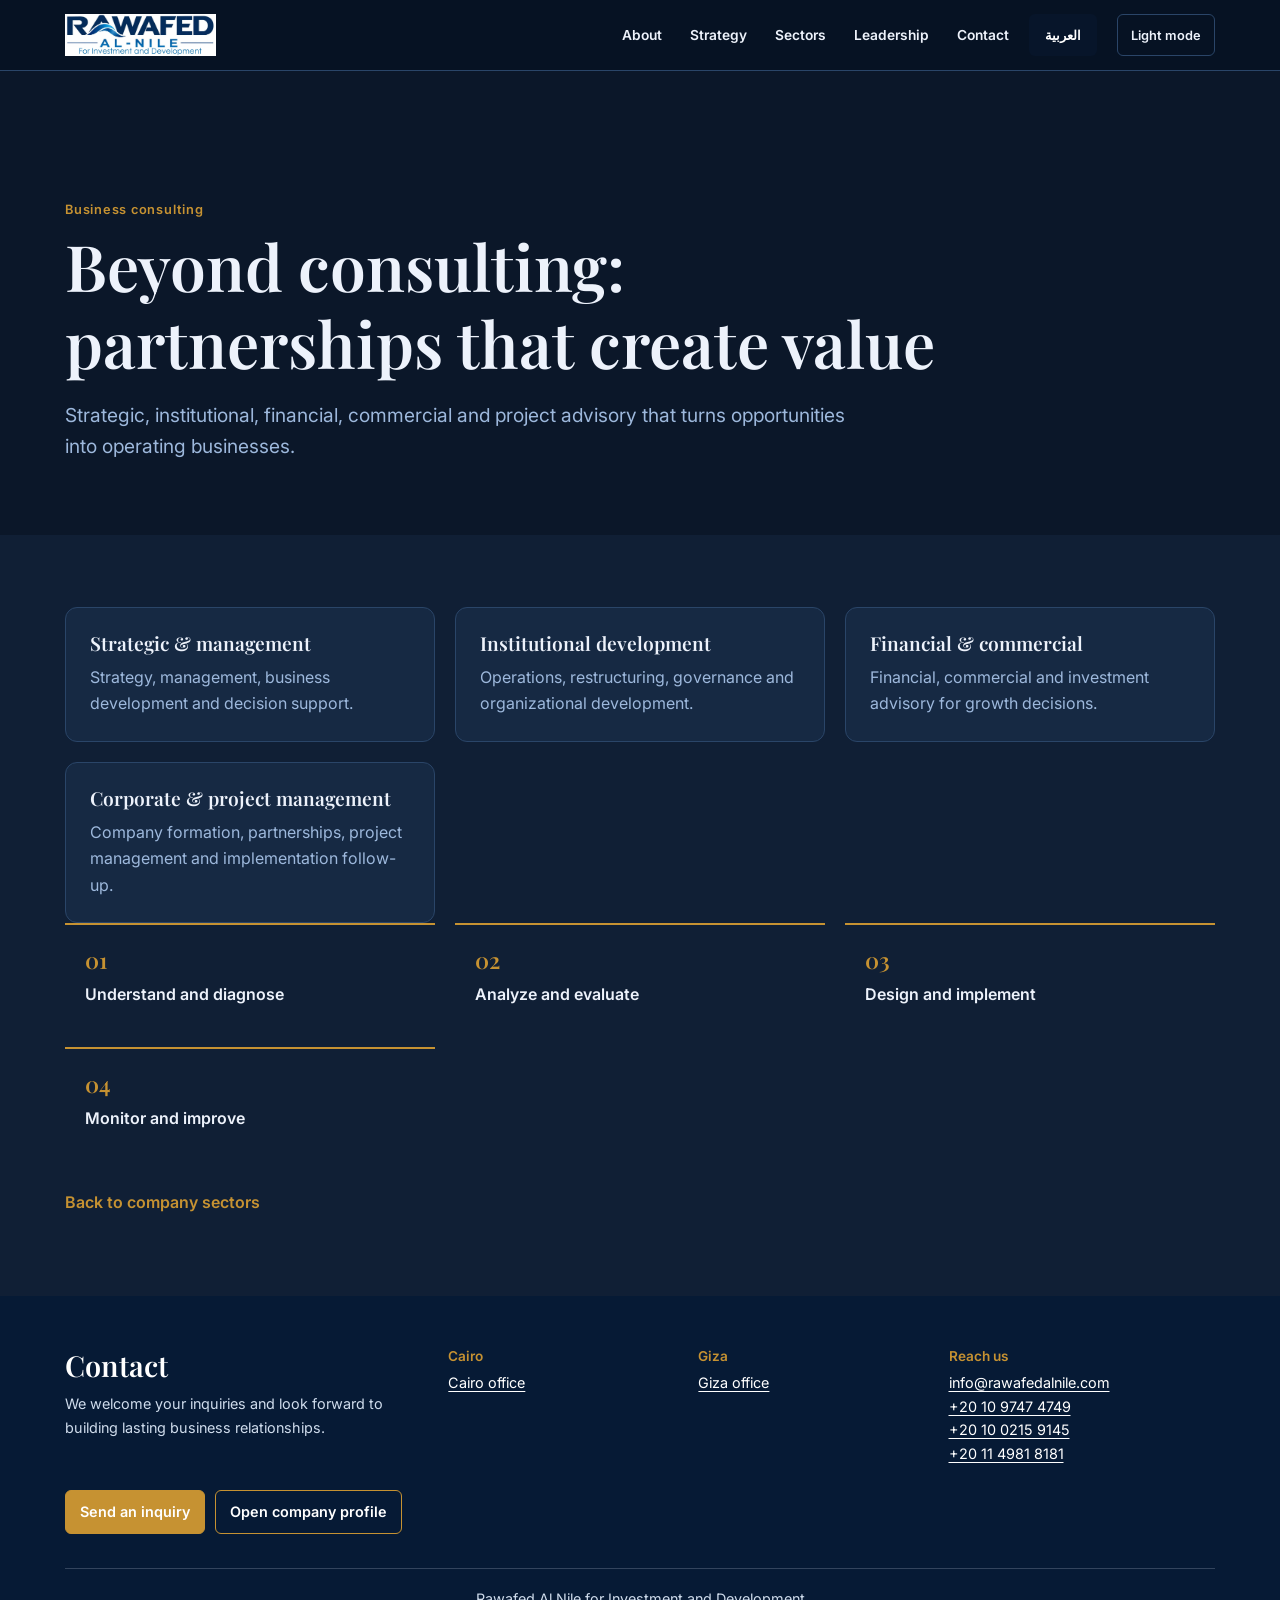
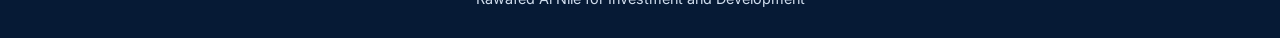
==== sectors/consulting/index.html @ 76fae797 "Clean up site content and centralize footer" ====
<!doctype html><html lang="en" dir="ltr" data-theme="dark"><head><meta charset="utf-8"><meta name="viewport" content="width=device-width, initial-scale=1"><title>Business Consulting &amp; Corporate Advisory | Rawafed Al Nile</title><meta name="description" content="Rawafed Al Nile business consulting covers strategy, institutional development, operations, restructuring, financial and commercial advisory, company formation and project management."><link rel="canonical" href="https://rawafedalnile.com/sectors/consulting/"><link href="https://fonts.googleapis.com/css2?family=Cairo:wght@400;600;700&family=Inter:wght@400;500;600;700&family=Playfair+Display:wght@600;700&display=swap" rel="stylesheet"><link rel="stylesheet" href="../../css/styles.css"><link rel="stylesheet" href="../../css/sector-pages.css"></head><body class="sector-page"><header><div class="nav"><a href="../../index.html"><img src="../../assets/rawafed-logo.webp" alt="Rawafed Al Nile"></a><nav id="site-nav"><a href="../../index.html#about">About</a><a href="../../index.html#strategy">Strategy</a><a href="../../index.html#sectors">Sectors</a><a href="../../index.html#leadership">Leadership</a><a href="../../index.html#contact">Contact</a></nav><button class="menu" id="menu" type="button" aria-controls="site-nav" aria-expanded="false">Menu</button><button class="lang" id="lang" type="button">العربية</button><button class="theme" id="theme" type="button" aria-pressed="true">Light mode</button></div></header><main id="main-content"><section class="sector-hero"><div class="wrap"><div class="eyebrow">Business consulting</div><h1>Beyond consulting: partnerships that create value</h1><p>Strategic, institutional, financial, commercial and project advisory that turns opportunities into operating businesses.</p></div></section><section class="sector-body"><div class="wrap"><div class="sector-grid"><article class="sector-card"><h3>Strategic &amp; management</h3><p>Strategy, management, business development and decision support.</p></article><article class="sector-card"><h3>Institutional development</h3><p>Operations, restructuring, governance and organizational development.</p></article><article class="sector-card"><h3>Financial &amp; commercial</h3><p>Financial, commercial and investment advisory for growth decisions.</p></article><article class="sector-card"><h3>Corporate &amp; project management</h3><p>Company formation, partnerships, project management and implementation follow-up.</p></article></div><div class="sector-steps"><div class="sector-step"><b>01</b><span>Understand and diagnose</span></div><div class="sector-step"><b>02</b><span>Analyze and evaluate</span></div><div class="sector-step"><b>03</b><span>Design and implement</span></div><div class="sector-step"><b>04</b><span>Monitor and improve</span></div></div><a class="back-link" href="../../index.html#about">Back to company sectors</a></div></section></main><footer>Rawafed Al Nile for Investment and Development</footer><script src="../../js/site.js" defer></script></body></html>
---- css/styles.css ----
:root {
  --bg: #ffffff;
  --alt: #f3f6fa;
  --ink: #14233a;
  --mute: #5a6b82;
  --navy: #0b2447;
  --blue: #1c6bb0;
  --gold: #b8893b;
  --card: #ffffff;
  --line: #dbe3ee;
  --shadow: 0 18px 44px rgba(11, 36, 71, .08);
  box-sizing: border-box;
  padding-top: env(safe-area-inset-top, 0px);
}

html[data-theme="dark"] {
  --bg: #0b1729;
  --alt: #101f35;
  --ink: #edf2fb;
  --mute: #9db8dc;
  --navy: #07152a;
  --blue: #8eb8eb;
  --gold: #c69232;
  --card: #162943;
  --line: #2a4568;
  --shadow: 0 18px 44px rgba(0, 0, 0, .16);
}

* { box-sizing: border-box; }
html { scroll-behavior: smooth; scroll-padding-top: 78px; }
body {
  margin: 0;
  background: var(--bg);
  color: var(--ink);
  font: 16px/1.65 Inter, system-ui, -apple-system, BlinkMacSystemFont, "Segoe UI", sans-serif;
}
h1, h2, h3 { font-family: "Playfair Display", Georgia, serif; line-height: 1.2; font-weight: 600; }
h2 { font-size: clamp(1.75rem, 4vw, 2.65rem); margin: 0 0 .55em; }
h3 { font-size: 1.2rem; }
a { color: var(--blue); }
img { max-width: 100%; display: block; background: #e9eef3; }
img.image-loading { opacity: .55; }
img.image-ready { opacity: 1; transition: opacity .24s ease; }

html[lang="ar"] .en, html[lang="en"] .ar { display: none !important; }
html[lang="ar"] body,
html[lang="ar"] h1,
html[lang="ar"] h2,
html[lang="ar"] h3 { font-family: Cairo, Tahoma, sans-serif; }
html[lang="ar"] .eye, html[lang="ar"] .k { letter-spacing: 0; }

.wrap { width: min(1150px, calc(100% - 40px)); margin-inline: auto; }
.skip-link { position: fixed; inset-block-start: 12px; inset-inline-start: 16px; z-index: 100; transform: translateY(-180%); background: var(--navy); color: #fff; padding: 10px 16px; border-radius: 8px; font-weight: 700; }
.skip-link:focus { transform: translateY(0); outline: 3px solid var(--gold); outline-offset: 3px; }

header {
  position: sticky;
  inset-block-start: 0;
  z-index: 40;
  background: rgba(255, 255, 255, .95);
  border-bottom: 1px solid var(--line);
  backdrop-filter: blur(12px);
}
html[data-theme="dark"] header { background: rgba(7, 19, 36, .96); }
.nav { min-height: 70px; display: flex; align-items: center; gap: 20px; }
.nav > a:first-child { flex: 0 0 auto; }
.nav img { width: auto; height: 42px; object-fit: contain; }
nav { display: flex; align-items: center; gap: clamp(14px, 2.2vw, 28px); margin-inline-start: auto; overflow-x: auto; }
nav a { white-space: nowrap; color: var(--ink); text-decoration: none; font-size: .86rem; font-weight: 600; }
nav a:hover, nav a:focus-visible { color: var(--blue); }
.lang, .menu { min-height: 42px; border: 0; border-radius: 6px; padding: 7px 16px; font: 600 .8rem Inter, sans-serif; cursor: pointer; }
.lang { background: var(--navy); color: #fff; }
.menu { display: none; background: var(--gold); color: #fff; }
.theme { min-height: 42px; border: 1px solid var(--line); border-radius: 6px; padding: 7px 13px; background: transparent; color: var(--ink); font: 600 .8rem Inter, sans-serif; cursor: pointer; }
.lang:hover, .menu:hover { filter: brightness(.94); }
.theme:hover { border-color: var(--gold); color: var(--gold); }
button:focus-visible, a:focus-visible, summary:focus-visible { outline: 3px solid var(--gold); outline-offset: 3px; }

.hero {
  min-height: 520px;
  display: grid;
  place-items: center;
  background: linear-gradient(rgba(11, 36, 71, .84), rgba(11, 36, 71, .94)), url("../assets/development-hero.webp") center/cover;
  color: #fff;
  text-align: center;
  padding: clamp(86px, 12vw, 140px) 20px clamp(76px, 10vw, 110px);
}
.sl { display: none; width: 100%; }
.sl.on { display: block; }
.sl .wrap { width: min(980px, 100%); }
.k, .eye { color: var(--gold); letter-spacing: .04em; font-size: .82rem; font-weight: 600; }
.hero h1, .hero h2 { max-width: 920px; color: #fff; font-size: clamp(2.2rem, 4.5vw, 4rem); letter-spacing: .01em; line-height: 1.08; text-wrap: balance; margin: .3em auto .55em; }
.hero .go { display: inline-flex; align-items: center; min-height: 46px; margin-top: 14px; border: 1px solid rgba(255,255,255,.78); border-radius: 6px; padding: 11px 24px; color: #fff; text-decoration: none; font-weight: 600; }
.hero .go:hover { background: #fff; color: var(--navy); }
.dots { margin-top: 32px; }
.dots .wrap { display: flex; justify-content: center; gap: 8px; }
.dots button { min-width: 34px; min-height: 34px; border: 1px solid rgba(255,255,255,.4); border-radius: 4px; background: transparent; cursor: pointer; }
.dots button::after { display: none; }
.dots button.on { background: var(--gold); border-color: var(--gold); }
.dots .carousel-toggle { width: auto; padding-inline: 15px; color: #fff; font: 600 .75rem Inter, sans-serif; }

section { padding: clamp(58px, 8vw, 92px) 0; }
section.alt { background: var(--alt); }
section > .wrap { width: min(1150px, calc(100% - 40px)); }
main#main-content { display: flex; flex-direction: column; }
#top { order: 0; }
#about { order: 10; }
#leadership { order: 20; }
#strategy { order: 30; }
#sectors { order: 40; }
#tourism { order: 50; }
#project { order: 51; }
#religious { order: 60; }
#petroleum { order: 70; }
#consulting { order: 80; }
#electro { order: 90; }
#trade { order: 100; }
#partners { order: 110; }
#credentials { order: 120; }
#contact { order: 130; }
section p { color: var(--mute); }
.lead { max-width: 760px; margin: 0; font-size: 1.05rem; }
.ref-intro { max-width: 980px; }
.ref-section { scroll-margin-top: 78px; }
.ref-sector-cards { grid-template-columns: repeat(4, minmax(0, 1fr)); }
.ref-grid { display: grid; gap: 20px; margin-top: 28px; }
.ref-grid--two { grid-template-columns: repeat(2, minmax(0, 1fr)); }
.ref-grid--three { grid-template-columns: repeat(3, minmax(0, 1fr)); }
.ref-card { min-height: 100%; padding: 22px; background: var(--card); border: 1px solid var(--line); border-radius: 12px; box-shadow: 0 6px 18px rgba(11,36,71,.03); }
.ref-card h3 { margin: 0 0 9px; color: var(--ink); font-size: 1.15rem; }
.ref-card p { margin: 0; font-size: .94rem; }
.ref-link { display: block; position: relative; color: inherit; text-decoration: none; transition: border-color .2s ease, box-shadow .2s ease, background-color .2s ease; }
.ref-link:hover, .ref-link:focus-visible { border-color: var(--gold); background: #fbfcfe; box-shadow: var(--shadow); }
html[data-theme="dark"] .ref-link:hover, html[data-theme="dark"] .ref-link:focus-visible { background: #1b3454; }
.ref-link__cue { position: absolute; inset-inline-end: 20px; inset-block-end: 16px; color: var(--gold); font-size: 1.2rem; }
.ref-steps { display: grid; grid-template-columns: repeat(4, minmax(0, 1fr)); margin-top: 32px; border-top: 1px solid var(--line); }
.ref-steps > div { min-height: 116px; padding: 20px 20px 0 0; border-right: 1px solid var(--line); }
.ref-steps > div:last-child { border-right: 0; }
.ref-steps b { display: block; color: var(--gold); font: 600 1.5rem "Playfair Display", Georgia, serif; font-variant-numeric: tabular-nums; }
.ref-steps span { display: block; margin-top: 5px; color: var(--ink); font-weight: 600; }
.tiles, .detail-grid, .lead3, .cg, .stats { display: grid; gap: 20px; }
.tiles { grid-template-columns: repeat(auto-fit, minmax(240px, 1fr)); margin-top: 28px; }
.t { min-height: 96px; display: flex; align-items: center; position: relative; background: var(--card); border: 1px solid var(--line); border-radius: 12px; padding: 22px; box-shadow: 0 6px 18px rgba(11,36,71,.03); transition: border-color .2s ease, box-shadow .2s ease; }
.t:hover { border-color: var(--gold); box-shadow: var(--shadow); }
.t > span { color: var(--ink); font-weight: 600; }
.t > span::before { content: attr(data-sector); display: block; margin-bottom: 8px; color: var(--gold); font: 700 1rem "Playfair Display", serif; }
.feat { display: grid; grid-template-columns: 2fr 1fr; grid-template-rows: 230px 180px; gap: 12px; margin-top: 30px; }
.feat > div { overflow: hidden; border-radius: 12px; background: var(--navy); }
.feat .a { grid-row: span 2; }
.feat img { width: 100%; height: 100%; object-fit: cover; transition: transform .45s ease; }
.feat > div:hover img { transform: scale(1.035); }
.cap { max-width: 800px; margin-top: 20px; }
.leadership-intro { max-width: 790px; }
.stats { grid-template-columns: repeat(3, minmax(0, 1fr)); margin-top: 30px; }
.stats > div { padding: 16px 18px; background: var(--card); border: 1px solid var(--line); border-radius: 12px; }
.stats b { display: block; color: var(--ink); font: 700 clamp(2rem, 4vw, 3rem) "Playfair Display", serif; line-height: 1; }
.stats b { font-variant-numeric: tabular-nums; }
.stats span { display: block; margin-top: 8px; color: var(--mute); font-size: .88rem; }
.leadership-board, .profile-details { margin-top: 56px; }
.lead3 { grid-template-columns: 1.25fr 1fr 1fr; margin-top: 24px; align-items: stretch; }
.pp, .detail-card, .profile-block { background: var(--card); border: 1px solid var(--line); border-radius: 12px; box-shadow: 0 6px 18px rgba(11,36,71,.03); }
.pp { padding: 24px; text-align: center; }
.lead3 .pp:first-child { text-align: start; display: grid; grid-template-columns: 128px 1fr; column-gap: 20px; align-content: center; }
.lead3 .pp:first-child .board-photo { grid-row: span 3; margin: 0; }
.board-photo { width: 128px; height: 150px; margin: 0 auto 14px; object-fit: cover; object-position: center 20%; border: 3px solid var(--gold); border-radius: 50% / 40%; }
.pp h3 { margin: 0 0 5px; color: var(--ink); font-size: 1.1rem; }
.pp em { color: var(--gold); font-size: .88rem; font-style: normal; font-weight: 700; }
.board-bio { margin: 12px 0 0; font-size: .9rem; }
.profile-details { border-top: 1px solid var(--line); padding-top: 42px; }
.detail-grid { grid-template-columns: repeat(auto-fit, minmax(260px, 1fr)); margin-top: 24px; }
.detail-card { padding: 22px; }
.detail-card h3 { margin: 0 0 9px; color: var(--ink); font-size: 1.12rem; }
.detail-card p, .profile-block p { margin: 0; font-size: .94rem; }
.profile-block { margin-top: 14px; overflow: hidden; }
.profile-block summary { list-style: none; cursor: pointer; padding: 19px 22px; color: var(--ink); font: 700 1.1rem "Playfair Display", serif; }
.profile-block summary::-webkit-details-marker { display: none; }
.profile-block summary::after { content: "+"; float: inline-end; color: var(--gold); font: 400 1.6rem Inter, sans-serif; line-height: 1; }
.profile-block[open] summary::after { content: "−"; }
.profile-block[open] > p, .profile-block[open] > .profile-list { padding: 0 22px 22px; }
.profile-list { display: flex; flex-wrap: wrap; gap: 8px; }
.profile-list span { padding: 6px 12px; border: 1px solid var(--line); border-radius: 6px; color: var(--mute); font-size: .86rem; }
.contact { background: var(--alt); color: var(--ink); }
.contact h2 { color: var(--ink); }
.cg { grid-template-columns: repeat(auto-fit, minmax(180px, 1fr)); margin-top: 26px; }
.cg h3 { margin: 0 0 7px; color: var(--gold); font: 600 .85rem Inter, sans-serif; }
.cg p { margin: 0; }
.contact-link { color: var(--blue); text-decoration-color: currentColor; text-underline-offset: 3px; }
.contact-link:hover { color: var(--gold); }
.btn { display: inline-flex; align-items: center; justify-content: center; min-height: 48px; margin-top: 30px; border-radius: 6px; background: var(--gold); color: #fff; padding: 12px 26px; font-weight: 600; text-decoration: none; }
.btn:hover { background: #fff; color: var(--navy); }
.contact-actions { display: flex; flex-wrap: wrap; gap: 12px; }
.contact-actions .btn { margin-top: 30px; }
.btn--secondary { background: transparent; border: 1px solid var(--gold); color: var(--gold); }
.btn--secondary:hover { background: var(--gold); color: #fff; }
.site-footer { background: #061a35; color: #cfdcec; padding: 52px 20px 28px; font-size: .9rem; }
.site-footer__grid { display: grid; grid-template-columns: 1.6fr 1fr 1fr 1.2fr; gap: 28px; text-align: start; }
.site-footer h2 { margin: 0 0 10px; color: #fff; font-size: clamp(1.35rem, 2.4vw, 1.8rem); }
.site-footer h3 { margin: 0 0 7px; color: var(--gold); font: 600 .85rem Inter, sans-serif; }
.site-footer p { margin: 0; color: #cfdcec; }
.site-footer a { color: #fff; text-underline-offset: 3px; }
.site-footer a:hover { color: var(--gold); }
.site-footer__actions { display: flex; flex-wrap: wrap; gap: 10px; margin-top: 24px; }
.site-footer__actions a { display: inline-flex; align-items: center; min-height: 42px; padding: 9px 14px; border: 1px solid var(--gold); border-radius: 6px; text-decoration: none; font-weight: 600; }
.site-footer__actions a:first-child { background: var(--gold); }
.site-footer__legal { margin-top: 34px; padding-top: 18px; border-top: 1px solid rgba(207,220,236,.22); text-align: center; }
html[data-theme="dark"] .contact { background: var(--navy); color: #cfdcec; }
html[data-theme="dark"] .contact h2 { color: #fff; }
html[data-theme="dark"] .contact-link { color: #fff; text-decoration-color: rgba(255,255,255,.45); }

@media (max-width: 820px) {
  .nav { min-height: 64px; }
  .nav img { height: 38px; max-width: min(210px, 45vw); }
  .menu { display: inline-flex; align-items: center; justify-content: center; margin-inline-start: auto; }
  nav { display: none; position: absolute; inset: 64px 20px auto; margin: 0; padding: 10px; flex-direction: column; align-items: stretch; gap: 4px; background: var(--card); border: 1px solid var(--line); border-radius: 12px; box-shadow: var(--shadow); }
  nav.open { display: flex; }
  nav a { min-height: 44px; display: flex; align-items: center; padding: 8px 12px; border-radius: 8px; }
  nav a:hover { background: var(--alt); }
  .lang { padding-inline: 13px; }
  .theme { padding-inline: 11px; }
  .feat { grid-template-columns: 1fr; grid-template-rows: 240px 160px 160px; }
  .feat .a { grid-row: auto; }
  .stats { grid-template-columns: 1fr; }
  .ref-grid--three, .ref-grid--two, .ref-sector-cards { grid-template-columns: 1fr 1fr; }
  .ref-steps { grid-template-columns: 1fr 1fr; }
  .ref-steps > div:nth-child(2) { border-right: 0; }
  .ref-steps > div:nth-child(n+3) { border-top: 1px solid var(--line); }
  .lead3 { grid-template-columns: 1fr 1fr; }
  .lead3 .pp:first-child { grid-column: 1 / -1; }
}

@media (max-width: 520px) {
  .wrap, section > .wrap { width: min(100% - 32px, 1150px); }
  .hero { min-height: 560px; padding-inline: 16px; }
  .hero h1, .hero h2 { max-width: 520px; font-size: clamp(2rem, 10vw, 3rem); line-height: 1.1; }
  .k, .eye { font-size: .68rem; }
  section { padding-block: 54px; }
  .tiles { grid-template-columns: 1fr; }
  .ref-grid--three, .ref-grid--two, .ref-sector-cards, .ref-steps { grid-template-columns: 1fr; }
  .ref-steps > div { min-height: auto; padding: 16px 0; border-right: 0; border-top: 1px solid var(--line); }
  .ref-steps > div:first-child { border-top: 0; }
  .t { min-height: 82px; padding: 18px; }
  .feat { grid-template-rows: 190px 130px 130px; }
  .profile-block summary, .profile-block[open] > p, .profile-block[open] > .profile-list { padding-inline: 17px; }
  .contact-actions { display: grid; }
  .btn { width: 100%; }
  .lead3 { grid-template-columns: 1fr; }
  .lead3 .pp:first-child { grid-column: auto; display: block; text-align: center; }
  .lead3 .pp:first-child .board-photo { margin: 0 auto 14px; }
  .site-footer { padding-inline: 16px; }
  .site-footer__grid { grid-template-columns: 1fr; gap: 22px; }
  .site-footer__actions { display: grid; }
  .site-footer__actions a { justify-content: center; }
}

@media (prefers-reduced-motion: reduce) {
  html { scroll-behavior: auto; }
  *, *::before, *::after { transition-duration: .01ms !important; animation-duration: .01ms !important; }
}
---- css/sector-pages.css ----
.sector-page .nav { width: min(1150px, calc(100% - 40px)); margin-inline: auto; }
.sector-page main { display: block; }
.sector-page .sector-hero { padding: clamp(72px, 10vw, 128px) 0 72px; background: var(--alt); color: var(--ink); }
.sector-page .sector-hero h1 { max-width: 900px; margin: 8px 0 18px; color: var(--ink); font-size: clamp(2.3rem, 5vw, 4.2rem); text-wrap: balance; }
.sector-page .sector-hero p { max-width: 780px; margin: 0; color: var(--mute); font-size: clamp(1rem, 2vw, 1.2rem); }
.sector-page .sector-hero .eyebrow { color: var(--gold); font-size: .8rem; font-weight: 600; letter-spacing: .06em; }
.sector-page .sector-body { padding-block: 72px; }
.sector-page .sector-body:nth-of-type(even) { background: var(--alt); }
.sector-page .sector-body h2 { margin-bottom: 18px; }
.sector-page .sector-body h3 { margin: 0 0 9px; color: var(--ink); }
.sector-page .sector-intro { max-width: 820px; margin-bottom: 28px; }
.sector-page .sector-grid { display: grid; grid-template-columns: repeat(3, minmax(0, 1fr)); gap: 20px; }
.sector-page .sector-card { min-height: 100%; padding: 24px; background: var(--card); border: 1px solid var(--line); border-radius: 12px; }
.sector-page .sector-card p { margin: 0; color: var(--mute); }
.sector-page .sector-card ul { margin: 10px 0 0; padding-inline-start: 20px; color: var(--mute); }
.sector-page .sector-card li + li { margin-top: 6px; }
.sector-page .sector-split { display: grid; grid-template-columns: minmax(0, 1fr) minmax(0, 1fr); gap: 36px; align-items: center; }
.sector-page .sector-split img { width: 100%; max-height: 420px; object-fit: cover; border-radius: 12px; }
.sector-page .sector-tags { display: flex; flex-wrap: wrap; gap: 8px; margin-top: 24px; }
.sector-page .sector-tags span { padding: 7px 12px; border: 1px solid var(--line); border-radius: 6px; color: var(--mute); }
.sector-page .sector-steps { display: grid; grid-template-columns: repeat(3, minmax(0, 1fr)); gap: 20px; }
.sector-page .sector-step { padding: 20px; border-top: 2px solid var(--gold); }
.sector-page .sector-step b { display: block; color: var(--gold); font: 600 1.4rem "Playfair Display", Georgia, serif; font-variant-numeric: tabular-nums; }
.sector-page .sector-step span { display: block; margin-top: 6px; font-weight: 600; }
.sector-page .back-link { display: inline-flex; align-items: center; min-height: 44px; margin-top: 28px; color: var(--gold); font-weight: 600; text-decoration: none; }
.sector-page .back-link:hover { color: var(--ink); }
html[data-theme="dark"] .sector-page .sector-hero { background: var(--bg); }
html[data-theme="dark"] .sector-page .sector-card { background: var(--card); }

@media (max-width: 820px) {
  .sector-page .sector-grid, .sector-page .sector-steps { grid-template-columns: 1fr 1fr; }
  .sector-page .sector-split { grid-template-columns: 1fr; }
}
@media (max-width: 520px) {
  .sector-page .nav { width: min(100% - 32px, 1150px); }
  .sector-page .sector-grid, .sector-page .sector-steps { grid-template-columns: 1fr; }
  .sector-page .sector-body { padding-block: 54px; }
}
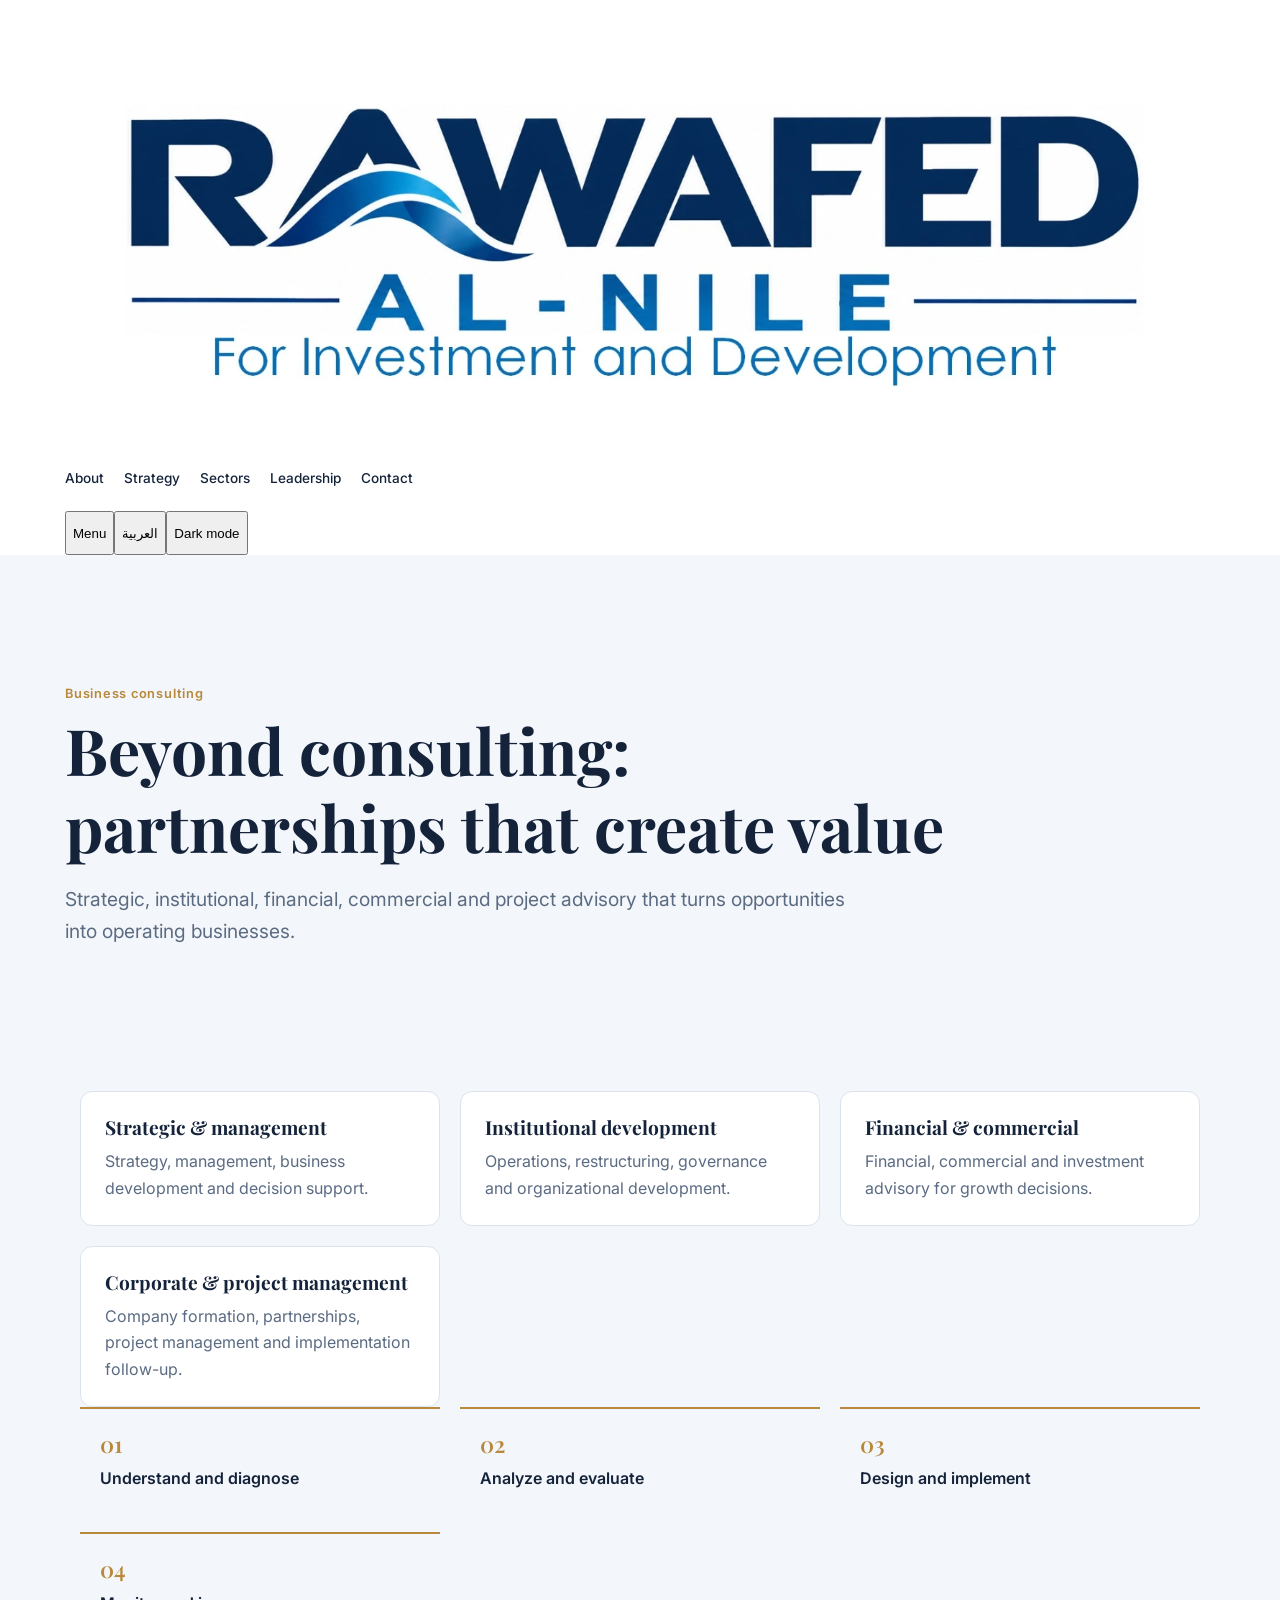
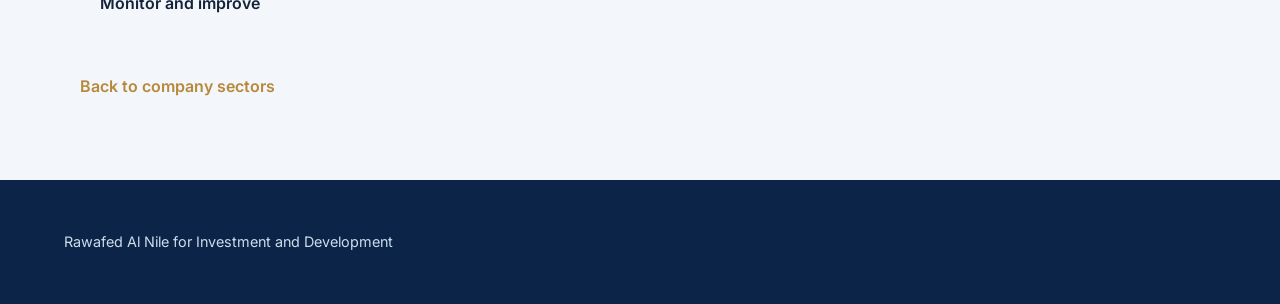
==== commit 97c6dc1b: "Deploy site through Cloudflare Worker" ====
--- a/sectors/consulting/index.html
+++ b/sectors/consulting/index.html
@@ -1 +1,15 @@
-<!doctype html><html lang="en" dir="ltr" data-theme="dark"><head><meta charset="utf-8"><meta name="viewport" content="width=device-width, initial-scale=1"><title>Business Consulting &amp; Corporate Advisory | Rawafed Al Nile</title><meta name="description" content="Rawafed Al Nile business consulting covers strategy, institutional development, operations, restructuring, financial and commercial advisory, company formation and project management."><link rel="canonical" href="https://rawafedalnile.com/sectors/consulting/"><link href="https://fonts.googleapis.com/css2?family=Cairo:wght@400;600;700&family=Inter:wght@400;500;600;700&family=Playfair+Display:wght@600;700&display=swap" rel="stylesheet"><link rel="stylesheet" href="../../css/styles.css"><link rel="stylesheet" href="../../css/sector-pages.css"></head><body class="sector-page"><header><div class="nav"><a href="../../index.html"><img src="../../assets/rawafed-logo.webp" alt="Rawafed Al Nile"></a><nav id="site-nav"><a href="../../index.html#about">About</a><a href="../../index.html#strategy">Strategy</a><a href="../../index.html#sectors">Sectors</a><a href="../../index.html#leadership">Leadership</a><a href="../../index.html#contact">Contact</a></nav><button class="menu" id="menu" type="button" aria-controls="site-nav" aria-expanded="false">Menu</button><button class="lang" id="lang" type="button">العربية</button><button class="theme" id="theme" type="button" aria-pressed="true">Light mode</button></div></header><main id="main-content"><section class="sector-hero"><div class="wrap"><div class="eyebrow">Business consulting</div><h1>Beyond consulting: partnerships that create value</h1><p>Strategic, institutional, financial, commercial and project advisory that turns opportunities into operating businesses.</p></div></section><section class="sector-body"><div class="wrap"><div class="sector-grid"><article class="sector-card"><h3>Strategic &amp; management</h3><p>Strategy, management, business development and decision support.</p></article><article class="sector-card"><h3>Institutional development</h3><p>Operations, restructuring, governance and organizational development.</p></article><article class="sector-card"><h3>Financial &amp; commercial</h3><p>Financial, commercial and investment advisory for growth decisions.</p></article><article class="sector-card"><h3>Corporate &amp; project management</h3><p>Company formation, partnerships, project management and implementation follow-up.</p></article></div><div class="sector-steps"><div class="sector-step"><b>01</b><span>Understand and diagnose</span></div><div class="sector-step"><b>02</b><span>Analyze and evaluate</span></div><div class="sector-step"><b>03</b><span>Design and implement</span></div><div class="sector-step"><b>04</b><span>Monitor and improve</span></div></div><a class="back-link" href="../../index.html#about">Back to company sectors</a></div></section></main><footer>Rawafed Al Nile for Investment and Development</footer><script src="../../js/site.js" defer></script></body></html>
+<!doctype html><html lang="en" dir="ltr" data-theme="light"><head><meta charset="utf-8"><meta name="viewport" content="width=device-width, initial-scale=1"><title>Business Consulting &amp; Corporate Advisory | Rawafed Al Nile</title><meta name="description" content="Rawafed Al Nile business consulting covers strategy, institutional development, operations, restructuring, financial and commercial advisory, company formation and project management."><link rel="canonical" href="https://rawafedalnile.com/sectors/consulting/"><link href="https://fonts.googleapis.com/css2?family=Cairo:wght@400;600;700&family=Inter:wght@400;500;600;700&family=Playfair+Display:wght@600;700&display=swap" rel="stylesheet"><link rel="stylesheet" href="../../css/styles.css"><link rel="stylesheet" href="../../css/sector-pages.css"><meta name="robots" content="index,follow,max-image-preview:large">
+<meta name="author" content="Rawafed Al Nile for Investment and Development">
+<meta name="theme-color" content="#0b1729">
+<meta property="og:type" content="website">
+<meta property="og:site_name" content="Rawafed Al Nile">
+<meta property="og:title" content="Business Consulting &amp; Corporate Advisory in Egypt | Rawafed Al Nile">
+<meta property="og:description" content="Rawafed Al Nile provides business consulting in Egypt, including strategy, institutional development, operations, restructuring, financial and commercial advisory, company formation and project management.">
+<meta property="og:url" content="https://rawafedalnile.com/sectors/consulting/">
+<meta property="og:image" content="https://rawafedalnile.com/assets/rawafed-link-preview.png">
+<meta property="og:image:alt" content="Rawafed Al Nile for Investment and Development">
+<meta name="twitter:card" content="summary_large_image">
+<meta name="twitter:title" content="Business Consulting &amp; Corporate Advisory in Egypt | Rawafed Al Nile">
+<meta name="twitter:description" content="Rawafed Al Nile provides business consulting in Egypt, including strategy, institutional development, operations, restructuring, financial and commercial advisory, company formation and project management.">
+<meta name="twitter:image" content="https://rawafedalnile.com/assets/rawafed-link-preview.png">
+<script type="application/ld+json">{"@context":"https://schema.org","@graph":[{"@type":"WebPage","@id":"https://rawafedalnile.com/sectors/consulting/#webpage","url":"https://rawafedalnile.com/sectors/consulting/","name":"Business Consulting & Corporate Advisory in Egypt | Rawafed Al Nile","description":"Rawafed Al Nile provides business consulting in Egypt, including strategy, institutional development, operations, restructuring, financial and commercial advisory, company formation and project management.","isPartOf":{"@id":"https://rawafedalnile.com/#website"},"about":{"@id":"https://rawafedalnile.com/#organization"},"inLanguage":"en"},{"@type":"Service","@id":"https://rawafedalnile.com/sectors/consulting/#service","name":"Business Consulting and Corporate Advisory","serviceType":"Business Consulting and Corporate Advisory","provider":{"@id":"https://rawafedalnile.com/#organization"},"areaServed":"Egypt"},{"@type":"BreadcrumbList","itemListElement":[{"@type":"ListItem","position":1,"name":"Rawafed Al Nile","item":"https://rawafedalnile.com/"},{"@type":"ListItem","position":2,"name":"Business sectors","item":"https://rawafedalnile.com/#about"},{"@type":"ListItem","position":3,"name":"Business Consulting and Corporate Advisory","item":"https://rawafedalnile.com/sectors/consulting/"}]}]}</script></head><body class="sector-page"><header><div class="nav"><a href="../../index.html"><img src="../../assets/rawafed-logo.webp" alt="Rawafed Al Nile"></a><nav id="site-nav"><a href="../../index.html#about">About</a><a href="../../index.html#strategy">Strategy</a><a href="../../index.html#sectors">Sectors</a><a href="../../index.html#leadership">Leadership</a><a href="../../index.html#contact">Contact</a></nav><button class="menu" id="menu" type="button" aria-controls="site-nav" aria-expanded="false">Menu</button><button class="lang" id="lang" type="button">العربية</button><button class="theme" id="theme" type="button" aria-pressed="true">Light mode</button></div></header><main id="main-content"><section class="sector-hero"><div class="wrap"><div class="eyebrow">Business consulting</div><h1>Beyond consulting: partnerships that create value</h1><p>Strategic, institutional, financial, commercial and project advisory that turns opportunities into operating businesses.</p></div></section><section class="sector-body"><div class="wrap"><div class="sector-grid"><article class="sector-card"><h3>Strategic &amp; management</h3><p>Strategy, management, business development and decision support.</p></article><article class="sector-card"><h3>Institutional development</h3><p>Operations, restructuring, governance and organizational development.</p></article><article class="sector-card"><h3>Financial &amp; commercial</h3><p>Financial, commercial and investment advisory for growth decisions.</p></article><article class="sector-card"><h3>Corporate &amp; project management</h3><p>Company formation, partnerships, project management and implementation follow-up.</p></article></div><div class="sector-steps"><div class="sector-step"><b>01</b><span>Understand and diagnose</span></div><div class="sector-step"><b>02</b><span>Analyze and evaluate</span></div><div class="sector-step"><b>03</b><span>Design and implement</span></div><div class="sector-step"><b>04</b><span>Monitor and improve</span></div></div><a class="back-link" href="../../index.html#about">Back to company sectors</a></div></section></main><footer>Rawafed Al Nile for Investment and Development</footer><script src="../../js/site.js" defer></script></body></html>
--- a/css/styles.css
+++ b/css/styles.css
@@ -1,258 +1,108 @@
-:root {
-  --bg: #ffffff;
-  --alt: #f3f6fa;
-  --ink: #14233a;
-  --mute: #5a6b82;
-  --navy: #0b2447;
-  --blue: #1c6bb0;
-  --gold: #b8893b;
-  --card: #ffffff;
-  --line: #dbe3ee;
-  --shadow: 0 18px 44px rgba(11, 36, 71, .08);
-  box-sizing: border-box;
-  padding-top: env(safe-area-inset-top, 0px);
+﻿:root{--bg:#fff;--alt:#f3f6fa;--ink:#14233a;--mute:#5a6b82;--navy:#0b2447;--blue:#1c6bb0;--gold:#b8893b;--card:#fff;--line:#dbe3ee;box-sizing:border-box;padding-top:env(safe-area-inset-top,0px);padding-bottom:env(safe-area-inset-bottom,0px)}
+:root[data-theme="dark"]{--bg:#0c1524;--alt:#101c30;--ink:#e8eef7;--mute:#9db0c8;--card:#14233b;--line:#25395a;--navy:#06101f}
+*{box-sizing:border-box}html{scroll-behavior:smooth;scroll-padding-top:70px}
+body{margin:0;background:var(--bg);color:var(--ink);font:16px/1.65 Inter,system-ui,sans-serif}
+h1,h2,h3{font-family:'Playfair Display',Georgia,serif;line-height:1.2;margin:0 0 .5em}
+h2{font-size:clamp(1.7rem,4vw,2.5rem)}h3{font-size:1.2rem}
+img{max-width:100%;display:block}a{color:var(--blue)}
+nav{position:sticky;top:0;z-index:20;background:#fffffff2;border-bottom:1px solid var(--line);display:flex;align-items:center;gap:20px;padding:8px 5vw;backdrop-filter:blur(8px)}nav .brand{display:flex;align-items:center;flex:none;text-decoration:none}nav .nav-links{display:flex;align-items:center;justify-content:center;gap:clamp(12px,1.8vw,24px);flex:1;min-width:0;flex-wrap:wrap}nav .nav-actions{display:flex;align-items:center;gap:8px;flex:none}nav .nav-links a{font-size:.82rem}
+:root[data-theme="dark"] nav{background:#0c1524f2}
+nav img{height:38px;flex:none;background:#fff;border-radius:4px}nav a{white-space:nowrap;text-decoration:none;color:var(--ink);font-size:.85rem;font-weight:500}.footer-inquiry{display:block;width:max-content;margin-top:16px}.contact-form{max-width:900px;margin:28px auto 0}
+section{padding:72px 5vw}section:nth-of-type(even){background:var(--alt)}
+.w{max-width:1150px;margin:auto}.kick{color:var(--gold);letter-spacing:.14em;font-size:.75rem;font-weight:600;text-transform:uppercase}
+.lead{color:var(--mute);max-width:760px;font-size:1.05rem}
+.g{display:grid;gap:20px;grid-template-columns:repeat(auto-fit,minmax(260px,1fr));margin-top:28px}
+.c{background:var(--card);border:1px solid var(--line);border-radius:12px;padding:22px}
+.c h3{font-size:1.05rem}.c p,.c li{color:var(--mute);font-size:.93rem}.c ul{padding-left:18px;margin:.4em 0}
+.hero{background:linear-gradient(#0b2447d9,#0b2447ee),var(--hb) center/cover;color:#fff;padding:110px 5vw 90px;text-align:center}
+.hero h1{font-size:clamp(2.2rem,6vw,4rem);letter-spacing:.04em}.hero p{max-width:680px;margin:0 auto 1.4em;color:#cfdcec}
+.btn{display:inline-flex;align-items:center;justify-content:center;min-height:44px;line-height:1.2;text-align:center;background:var(--gold);color:#fff;padding:12px 26px;border-radius:99px;text-decoration:none;font-weight:600;margin:4px}
+.btn.o{background:none;border:1px solid #fff}
+.logos{display:grid;grid-template-columns:repeat(3,1fr);gap:16px;margin-top:28px}
+.logos div{background:#fff;border-radius:10px;padding:18px;border:1px solid var(--line);min-height:230px;display:flex;align-items:center;justify-content:center;overflow:hidden}.logos img{display:block;width:100%;height:175px;object-fit:contain;object-position:center;padding:8px 12px}
+.p{text-align:center}.p img{width:140px;height:170px;object-fit:cover;object-position:top;border-radius:50%/40%;margin:0 auto 12px;border:3px solid var(--gold)}
+.p small{display:block;color:var(--gold);font-weight:600}.p.l{text-align:left}
+.two{display:grid;gap:32px;grid-template-columns:repeat(auto-fit,minmax(300px,1fr));align-items:center;margin-top:24px}
+.two img{border-radius:12px;width:100%;max-height:340px;object-fit:cover}
+.st{counter-reset:s}.st .c{position:relative;padding-top:42px}.st .c:before{counter-increment:s;content:counter(s,decimal-leading-zero);position:absolute;top:12px;left:22px;color:var(--gold);font:700 1.1rem 'Playfair Display',serif}
+.tags{display:flex;flex-wrap:wrap;gap:8px;margin-top:16px}.tags span{background:var(--card);border:1px solid var(--line);border-radius:99px;padding:5px 14px;font-size:.85rem}
+.gal{display:grid;grid-template-columns:repeat(auto-fit,minmax(150px,1fr));gap:10px;margin-top:22px}.gal img{border-radius:10px;height:120px;width:100%;object-fit:cover}
+.note{border-left:3px solid var(--gold);padding:8px 16px;color:var(--mute);font-size:.88rem;margin-top:20px;background:var(--card)}
+footer{background:var(--navy);color:#cfdcec;padding:50px 5vw;font-size:.9rem}footer a{color:#fff}.footer-grid{display:grid;gap:32px;grid-template-columns:1.2fr 1fr 1fr}.footer-grid h3{color:#fff;margin-bottom:12px}.footer-grid p{margin:0 0 12px}.footer-grid b{color:#fff}.footer-inquiry{display:block;width:max-content;margin-top:16px}.footer-contact p{line-height:1.55}.footer-offices a{display:inline-block;margin-bottom:4px}@media(max-width:700px){.footer-grid{grid-template-columns:1fr}}
+.tb{display:inline-flex;align-items:center;justify-content:center;flex:none;min-height:44px;line-height:1.2;text-align:center;background:var(--navy);color:#fff;border:0;border-radius:99px;padding:7px 16px;font:600 .8rem Inter,sans-serif;cursor:pointer;transition:background .2s ease,color .2s ease}.tb:hover,.tb:focus-visible{background:var(--blue)}.tb.pdf{background:var(--gold)}
+.fg{display:grid;gap:12px;grid-template-columns:repeat(auto-fit,minmax(220px,1fr));margin:14px 0}input,select,textarea{width:100%;font:inherit;padding:11px 13px;border:1px solid var(--line);border-radius:8px;background:var(--bg);color:var(--ink);margin-bottom:12px}.fg input,.fg select{margin:0}
+[dir=rtl] body,[dir=rtl] h1,[dir=rtl] h2,[dir=rtl] h3,[dir=rtl] .st .c:before{font-family:Cairo,Tahoma,sans-serif}[dir=rtl] .kick{letter-spacing:0}[dir=rtl] .p.l{text-align:right}[dir=rtl] .c ul{padding:0 18px 0 0}[dir=rtl] .note{border-left:0;border-right:3px solid var(--gold)}[dir=rtl] .st .c:before{left:auto;right:22px}
+
+.g4{grid-template-columns:repeat(4,1fr)}.gal small{display:block;font-size:.8rem;color:var(--mute);margin-top:6px}.nav-menu{position:relative;flex:none}.nav-menu summary{list-style:none;cursor:pointer;white-space:nowrap;font-size:.82rem;color:var(--ink);font-weight:500;padding:8px 0}.nav-menu summary::-webkit-details-marker{display:none}.nav-menu-panel{position:absolute;top:calc(100% + 8px);left:0;display:grid;grid-template-columns:1fr;gap:6px;min-width:230px;padding:10px;background:var(--card);border:1px solid var(--line);border-radius:12px;box-shadow:0 14px 35px #0b244729;z-index:30}.nav-menu-panel a{display:block;padding:10px;border-radius:8px}.nav-menu-panel a:hover,.nav-menu-panel a:focus-visible{background:var(--alt);color:var(--blue)}
+.adv{display:grid;gap:28px;grid-template-columns:200px 1fr;align-items:start}.adv img{width:200px;height:250px;object-fit:cover;object-position:top;border-radius:12px;border:3px solid var(--gold)}
+.adv.s{grid-template-columns:140px 1fr}.adv.s img{width:140px;height:175px}
+.row{margin-top:28px}.row .tags{margin-top:10px}.ct{font-size:.9rem;color:var(--ink)}
+@media(max-width:900px){nav{align-items:flex-start;flex-wrap:wrap;gap:10px}nav .nav-links{order:3;flex-basis:100%;justify-content:flex-start;overflow:visible;padding-bottom:4px;row-gap:4px}.nav-menu-panel{position:static;min-width:0;width:100%;box-shadow:none;margin-top:4px}.nav-menu{width:auto}nav .nav-actions{margin-left:auto}}@media(max-width:700px){.g4{grid-template-columns:repeat(2,1fr)}.adv,.adv.s{grid-template-columns:1fr}.adv img,.adv.s img{margin:auto}.logos{gap:8px;grid-template-columns:repeat(2,minmax(0,1fr))}.logos div{padding:10px;min-height:190px}.logos img{height:145px;padding:5px}.nav-actions .tb{padding-inline:10px;font-size:.75rem}}@media(max-width:520px){.logos{grid-template-columns:1fr}.nav-menu-panel{grid-template-columns:1fr}}
+.g5{grid-template-columns:repeat(6,minmax(0,1fr))}.g5 .c{grid-column:span 2}.g5 .c:nth-child(4){grid-column:2 / span 2}.g5 .c:nth-child(5){grid-column:4 / span 2}@media(max-width:900px){.g5{grid-template-columns:repeat(2,minmax(0,1fr))}.g5 .c,.g5 .c:nth-child(4),.g5 .c:nth-child(5){grid-column:auto}}@media(max-width:560px){.g5{grid-template-columns:1fr}}
+.g6{grid-template-columns:repeat(3,minmax(0,1fr))}@media(max-width:900px){.g6{grid-template-columns:repeat(2,minmax(0,1fr))}}@media(max-width:560px){.g6{grid-template-columns:1fr}}
+.g:not(.g5){grid-template-columns:repeat(3,minmax(0,1fr));align-items:stretch}.g:not(.g5)>.c{height:100%;box-sizing:border-box}.g:not(.g5)>.c:nth-child(4):nth-last-child(2){grid-column:1}.g:not(.g5)>.c:nth-child(5):last-child{grid-column:3}.g:not(.g5)>.c:nth-child(7):nth-last-child(2){grid-column:1}.g:not(.g5)>.c:nth-child(7):last-child{grid-column:2}.g:not(.g5)>.c:nth-child(8):last-child{grid-column:3}.g:not(.g5)>.c:nth-child(10):nth-last-child(2){grid-column:1}.g:not(.g5)>.c:nth-child(11):last-child{grid-column:3}@media(max-width:900px){.g:not(.g5){grid-template-columns:repeat(2,minmax(0,1fr))}.g:not(.g5)>.c{grid-column:auto!important}}@media(max-width:560px){.g:not(.g5){grid-template-columns:1fr}}
+.g:has(> .c:nth-child(4):last-child){grid-template-columns:repeat(2,minmax(0,1fr))}.g:has(> .c:nth-child(4):last-child)>.c{grid-column:auto!important}.g:has(> .c:nth-child(5):last-child){grid-template-columns:repeat(6,minmax(0,1fr))}.g:has(> .c:nth-child(5):last-child)>.c{grid-column:span 2!important}.g:has(> .c:nth-child(5):last-child)>.c:nth-child(4){grid-column:2 / span 2!important}.g:has(> .c:nth-child(5):last-child)>.c:nth-child(5){grid-column:4 / span 2!important}.footer-inquiry{min-width:210px}.tb.pdf{min-width:150px}@media(max-width:900px){.g:has(> .c:nth-child(4):last-child){grid-template-columns:repeat(2,minmax(0,1fr))}.g:has(> .c:nth-child(5):last-child){grid-template-columns:repeat(2,minmax(0,1fr))}.g:has(> .c:nth-child(5):last-child)>.c{grid-column:auto!important}}@media(max-width:560px){.g:has(> .c:nth-child(4):last-child),.g:has(> .c:nth-child(5):last-child){grid-template-columns:1fr}}
+
+/* Mobile-only navigation and overflow fixes. Desktop layout remains unchanged. */
+.mobile-menu-toggle{display:none}
+@media(max-width:700px){
+  html,body{max-width:100%}
+  nav{padding:8px 14px;align-items:center;gap:8px;min-height:60px}
+  nav .brand img{height:34px}
+  nav .nav-actions{margin-left:auto;gap:4px}
+  nav .nav-actions .tb{min-height:42px;padding:7px 10px}
+  nav .nav-actions .tb.pdf{display:none}
+  .mobile-menu-toggle{display:inline-flex;order:2;flex:0 0 44px;min-height:44px;width:44px;flex-direction:column;justify-content:center;gap:5px;padding:10px;border:1px solid var(--line);border-radius:8px;background:var(--card);color:var(--ink);cursor:pointer}
+  .mobile-menu-toggle span{display:block;width:21px;height:2px;background:currentColor;margin:auto;transition:transform .2s,opacity .2s}
+  nav .nav-links{display:none;order:4;flex-basis:100%;width:100%;padding:8px 0 2px;gap:0;flex-direction:column;align-items:stretch;flex-wrap:nowrap;background:var(--card);border-top:1px solid var(--line)}
+  nav .nav-links.is-open{display:flex}
+  nav .nav-links>a,.nav-menu summary{display:block;width:100%;padding:13px 4px;border-bottom:1px solid var(--line);font-size:1rem}
+  nav .nav-menu{width:100%}
+  .nav-menu-panel{border:0;border-radius:0;background:var(--alt);padding:4px 8px}
+  section{padding:52px 5vw}
+  .hero{padding:78px 5vw 62px}
+  .hero h1{font-size:clamp(2rem,10vw,3rem);line-height:1.12}
+  .hero p{font-size:1rem}
+  .two{grid-template-columns:1fr;gap:22px}
+  .g:not(.g5),.g5,.g6,.g:has(> .c:nth-child(4):last-child),.g:has(> .c:nth-child(5):last-child){grid-template-columns:1fr}
+  .g:not(.g5)>.c,.g5 .c,.g:has(> .c:nth-child(5):last-child)>.c{grid-column:auto!important}
+  .c{padding:18px}
+  .adv,.adv.s{grid-template-columns:1fr}
+  .adv img,.adv.s img{width:min(100%,220px);height:auto;max-height:280px;margin:auto}
+  .fg{grid-template-columns:1fr;gap:0}
+  input,select,textarea{font-size:16px;min-height:46px}
+  .contact-form{max-width:none}
+  .footer-grid{gap:24px}
 }
 
-html[data-theme="dark"] {
-  --bg: #0b1729;
-  --alt: #101f35;
-  --ink: #edf2fb;
-  --mute: #9db8dc;
-  --navy: #07152a;
-  --blue: #8eb8eb;
-  --gold: #c69232;
-  --card: #162943;
-  --line: #2a4568;
-  --shadow: 0 18px 44px rgba(0, 0, 0, .16);
+/* Responsive hardening: intrinsic sizing, shared sector navigation, and RTL-safe behavior. */
+.w,.sector-page .wrap{width:min(calc(100% - 32px),1150px);margin-inline:auto}
+.two,.g:not(.g5),.g5,.g6{grid-template-columns:repeat(auto-fit,minmax(min(100%,260px),1fr))}
+.g5 .c,.g:not(.g5)>.c{grid-column:auto!important}
+.two>*,.g>*{min-width:0}
+.two img{height:auto;aspect-ratio:16/10}
+.gal img{aspect-ratio:4/3;height:auto}
+.sector-page header .nav>nav{position:static;inset:auto;display:flex;align-items:center;gap:20px;padding:0;background:transparent;border:0;backdrop-filter:none;box-shadow:none}
+.sector-page .en{display:inline}.sector-page .ar{display:none}html[dir="rtl"] .sector-page .en{display:none}html[dir="rtl"] .sector-page .ar{display:inline}
+.sector-page header .nav a,.sector-page header .nav button{min-block-size:44px}
+button,a,input,select,textarea{touch-action:manipulation}
+:focus-visible{outline:3px solid var(--gold);outline-offset:3px}
+@media (max-width:820px){
+  .sector-page header .nav{position:relative;min-height:64px;flex-wrap:wrap}
+  .sector-page header .nav>nav{display:none;order:5;flex-basis:100%;width:100%;flex-direction:column;align-items:stretch;gap:0;padding:8px 0;background:var(--card);border-top:1px solid var(--line)}
+  .sector-page header .nav>nav.is-open{display:flex}
+  .sector-page header .nav>nav a{padding:10px 4px;border-bottom:1px solid var(--line);font-size:1rem}
+  .sector-page header .nav .menu{order:2;margin-inline-start:auto;min-inline-size:44px}
+  .sector-page header .nav .lang,.sector-page header .nav .theme{order:3;padding-inline:10px}
+  .sector-page .sector-grid,.sector-page .sector-steps{grid-template-columns:repeat(auto-fit,minmax(min(100%,240px),1fr))}
+  .sector-page .sector-split{grid-template-columns:minmax(0,1fr)}
 }
-
-* { box-sizing: border-box; }
-html { scroll-behavior: smooth; scroll-padding-top: 78px; }
-body {
-  margin: 0;
-  background: var(--bg);
-  color: var(--ink);
-  font: 16px/1.65 Inter, system-ui, -apple-system, BlinkMacSystemFont, "Segoe UI", sans-serif;
+@media (max-width:520px){
+  .two,.g:not(.g5),.g5,.g6,.sector-page .sector-grid,.sector-page .sector-steps{grid-template-columns:1fr}
+  .hero h1,.sector-page .sector-hero h1{font-size:clamp(2rem,9vw,3rem);text-wrap:balance}
+  section{padding-inline:max(14px,5vw)}
 }
-h1, h2, h3 { font-family: "Playfair Display", Georgia, serif; line-height: 1.2; font-weight: 600; }
-h2 { font-size: clamp(1.75rem, 4vw, 2.65rem); margin: 0 0 .55em; }
-h3 { font-size: 1.2rem; }
-a { color: var(--blue); }
-img { max-width: 100%; display: block; background: #e9eef3; }
-img.image-loading { opacity: .55; }
-img.image-ready { opacity: 1; transition: opacity .24s ease; }
-
-html[lang="ar"] .en, html[lang="en"] .ar { display: none !important; }
-html[lang="ar"] body,
-html[lang="ar"] h1,
-html[lang="ar"] h2,
-html[lang="ar"] h3 { font-family: Cairo, Tahoma, sans-serif; }
-html[lang="ar"] .eye, html[lang="ar"] .k { letter-spacing: 0; }
-
-.wrap { width: min(1150px, calc(100% - 40px)); margin-inline: auto; }
-.skip-link { position: fixed; inset-block-start: 12px; inset-inline-start: 16px; z-index: 100; transform: translateY(-180%); background: var(--navy); color: #fff; padding: 10px 16px; border-radius: 8px; font-weight: 700; }
-.skip-link:focus { transform: translateY(0); outline: 3px solid var(--gold); outline-offset: 3px; }
-
-header {
-  position: sticky;
-  inset-block-start: 0;
-  z-index: 40;
-  background: rgba(255, 255, 255, .95);
-  border-bottom: 1px solid var(--line);
-  backdrop-filter: blur(12px);
+@media (horizontal-viewport-segments:2){
+  main,footer{padding-inline-start:max(5vw,env(viewport-segment-left 0 0));padding-inline-end:max(5vw,env(viewport-segment-right 1 0))}
+  nav{padding-inline-start:max(14px,env(viewport-segment-left 0 0));padding-inline-end:max(14px,env(viewport-segment-right 1 0))}
 }
-html[data-theme="dark"] header { background: rgba(7, 19, 36, .96); }
-.nav { min-height: 70px; display: flex; align-items: center; gap: 20px; }
-.nav > a:first-child { flex: 0 0 auto; }
-.nav img { width: auto; height: 42px; object-fit: contain; }
-nav { display: flex; align-items: center; gap: clamp(14px, 2.2vw, 28px); margin-inline-start: auto; overflow-x: auto; }
-nav a { white-space: nowrap; color: var(--ink); text-decoration: none; font-size: .86rem; font-weight: 600; }
-nav a:hover, nav a:focus-visible { color: var(--blue); }
-.lang, .menu { min-height: 42px; border: 0; border-radius: 6px; padding: 7px 16px; font: 600 .8rem Inter, sans-serif; cursor: pointer; }
-.lang { background: var(--navy); color: #fff; }
-.menu { display: none; background: var(--gold); color: #fff; }
-.theme { min-height: 42px; border: 1px solid var(--line); border-radius: 6px; padding: 7px 13px; background: transparent; color: var(--ink); font: 600 .8rem Inter, sans-serif; cursor: pointer; }
-.lang:hover, .menu:hover { filter: brightness(.94); }
-.theme:hover { border-color: var(--gold); color: var(--gold); }
-button:focus-visible, a:focus-visible, summary:focus-visible { outline: 3px solid var(--gold); outline-offset: 3px; }
-
-.hero {
-  min-height: 520px;
-  display: grid;
-  place-items: center;
-  background: linear-gradient(rgba(11, 36, 71, .84), rgba(11, 36, 71, .94)), url("../assets/development-hero.webp") center/cover;
-  color: #fff;
-  text-align: center;
-  padding: clamp(86px, 12vw, 140px) 20px clamp(76px, 10vw, 110px);
-}
-.sl { display: none; width: 100%; }
-.sl.on { display: block; }
-.sl .wrap { width: min(980px, 100%); }
-.k, .eye { color: var(--gold); letter-spacing: .04em; font-size: .82rem; font-weight: 600; }
-.hero h1, .hero h2 { max-width: 920px; color: #fff; font-size: clamp(2.2rem, 4.5vw, 4rem); letter-spacing: .01em; line-height: 1.08; text-wrap: balance; margin: .3em auto .55em; }
-.hero .go { display: inline-flex; align-items: center; min-height: 46px; margin-top: 14px; border: 1px solid rgba(255,255,255,.78); border-radius: 6px; padding: 11px 24px; color: #fff; text-decoration: none; font-weight: 600; }
-.hero .go:hover { background: #fff; color: var(--navy); }
-.dots { margin-top: 32px; }
-.dots .wrap { display: flex; justify-content: center; gap: 8px; }
-.dots button { min-width: 34px; min-height: 34px; border: 1px solid rgba(255,255,255,.4); border-radius: 4px; background: transparent; cursor: pointer; }
-.dots button::after { display: none; }
-.dots button.on { background: var(--gold); border-color: var(--gold); }
-.dots .carousel-toggle { width: auto; padding-inline: 15px; color: #fff; font: 600 .75rem Inter, sans-serif; }
-
-section { padding: clamp(58px, 8vw, 92px) 0; }
-section.alt { background: var(--alt); }
-section > .wrap { width: min(1150px, calc(100% - 40px)); }
-main#main-content { display: flex; flex-direction: column; }
-#top { order: 0; }
-#about { order: 10; }
-#leadership { order: 20; }
-#strategy { order: 30; }
-#sectors { order: 40; }
-#tourism { order: 50; }
-#project { order: 51; }
-#religious { order: 60; }
-#petroleum { order: 70; }
-#consulting { order: 80; }
-#electro { order: 90; }
-#trade { order: 100; }
-#partners { order: 110; }
-#credentials { order: 120; }
-#contact { order: 130; }
-section p { color: var(--mute); }
-.lead { max-width: 760px; margin: 0; font-size: 1.05rem; }
-.ref-intro { max-width: 980px; }
-.ref-section { scroll-margin-top: 78px; }
-.ref-sector-cards { grid-template-columns: repeat(4, minmax(0, 1fr)); }
-.ref-grid { display: grid; gap: 20px; margin-top: 28px; }
-.ref-grid--two { grid-template-columns: repeat(2, minmax(0, 1fr)); }
-.ref-grid--three { grid-template-columns: repeat(3, minmax(0, 1fr)); }
-.ref-card { min-height: 100%; padding: 22px; background: var(--card); border: 1px solid var(--line); border-radius: 12px; box-shadow: 0 6px 18px rgba(11,36,71,.03); }
-.ref-card h3 { margin: 0 0 9px; color: var(--ink); font-size: 1.15rem; }
-.ref-card p { margin: 0; font-size: .94rem; }
-.ref-link { display: block; position: relative; color: inherit; text-decoration: none; transition: border-color .2s ease, box-shadow .2s ease, background-color .2s ease; }
-.ref-link:hover, .ref-link:focus-visible { border-color: var(--gold); background: #fbfcfe; box-shadow: var(--shadow); }
-html[data-theme="dark"] .ref-link:hover, html[data-theme="dark"] .ref-link:focus-visible { background: #1b3454; }
-.ref-link__cue { position: absolute; inset-inline-end: 20px; inset-block-end: 16px; color: var(--gold); font-size: 1.2rem; }
-.ref-steps { display: grid; grid-template-columns: repeat(4, minmax(0, 1fr)); margin-top: 32px; border-top: 1px solid var(--line); }
-.ref-steps > div { min-height: 116px; padding: 20px 20px 0 0; border-right: 1px solid var(--line); }
-.ref-steps > div:last-child { border-right: 0; }
-.ref-steps b { display: block; color: var(--gold); font: 600 1.5rem "Playfair Display", Georgia, serif; font-variant-numeric: tabular-nums; }
-.ref-steps span { display: block; margin-top: 5px; color: var(--ink); font-weight: 600; }
-.tiles, .detail-grid, .lead3, .cg, .stats { display: grid; gap: 20px; }
-.tiles { grid-template-columns: repeat(auto-fit, minmax(240px, 1fr)); margin-top: 28px; }
-.t { min-height: 96px; display: flex; align-items: center; position: relative; background: var(--card); border: 1px solid var(--line); border-radius: 12px; padding: 22px; box-shadow: 0 6px 18px rgba(11,36,71,.03); transition: border-color .2s ease, box-shadow .2s ease; }
-.t:hover { border-color: var(--gold); box-shadow: var(--shadow); }
-.t > span { color: var(--ink); font-weight: 600; }
-.t > span::before { content: attr(data-sector); display: block; margin-bottom: 8px; color: var(--gold); font: 700 1rem "Playfair Display", serif; }
-.feat { display: grid; grid-template-columns: 2fr 1fr; grid-template-rows: 230px 180px; gap: 12px; margin-top: 30px; }
-.feat > div { overflow: hidden; border-radius: 12px; background: var(--navy); }
-.feat .a { grid-row: span 2; }
-.feat img { width: 100%; height: 100%; object-fit: cover; transition: transform .45s ease; }
-.feat > div:hover img { transform: scale(1.035); }
-.cap { max-width: 800px; margin-top: 20px; }
-.leadership-intro { max-width: 790px; }
-.stats { grid-template-columns: repeat(3, minmax(0, 1fr)); margin-top: 30px; }
-.stats > div { padding: 16px 18px; background: var(--card); border: 1px solid var(--line); border-radius: 12px; }
-.stats b { display: block; color: var(--ink); font: 700 clamp(2rem, 4vw, 3rem) "Playfair Display", serif; line-height: 1; }
-.stats b { font-variant-numeric: tabular-nums; }
-.stats span { display: block; margin-top: 8px; color: var(--mute); font-size: .88rem; }
-.leadership-board, .profile-details { margin-top: 56px; }
-.lead3 { grid-template-columns: 1.25fr 1fr 1fr; margin-top: 24px; align-items: stretch; }
-.pp, .detail-card, .profile-block { background: var(--card); border: 1px solid var(--line); border-radius: 12px; box-shadow: 0 6px 18px rgba(11,36,71,.03); }
-.pp { padding: 24px; text-align: center; }
-.lead3 .pp:first-child { text-align: start; display: grid; grid-template-columns: 128px 1fr; column-gap: 20px; align-content: center; }
-.lead3 .pp:first-child .board-photo { grid-row: span 3; margin: 0; }
-.board-photo { width: 128px; height: 150px; margin: 0 auto 14px; object-fit: cover; object-position: center 20%; border: 3px solid var(--gold); border-radius: 50% / 40%; }
-.pp h3 { margin: 0 0 5px; color: var(--ink); font-size: 1.1rem; }
-.pp em { color: var(--gold); font-size: .88rem; font-style: normal; font-weight: 700; }
-.board-bio { margin: 12px 0 0; font-size: .9rem; }
-.profile-details { border-top: 1px solid var(--line); padding-top: 42px; }
-.detail-grid { grid-template-columns: repeat(auto-fit, minmax(260px, 1fr)); margin-top: 24px; }
-.detail-card { padding: 22px; }
-.detail-card h3 { margin: 0 0 9px; color: var(--ink); font-size: 1.12rem; }
-.detail-card p, .profile-block p { margin: 0; font-size: .94rem; }
-.profile-block { margin-top: 14px; overflow: hidden; }
-.profile-block summary { list-style: none; cursor: pointer; padding: 19px 22px; color: var(--ink); font: 700 1.1rem "Playfair Display", serif; }
-.profile-block summary::-webkit-details-marker { display: none; }
-.profile-block summary::after { content: "+"; float: inline-end; color: var(--gold); font: 400 1.6rem Inter, sans-serif; line-height: 1; }
-.profile-block[open] summary::after { content: "−"; }
-.profile-block[open] > p, .profile-block[open] > .profile-list { padding: 0 22px 22px; }
-.profile-list { display: flex; flex-wrap: wrap; gap: 8px; }
-.profile-list span { padding: 6px 12px; border: 1px solid var(--line); border-radius: 6px; color: var(--mute); font-size: .86rem; }
-.contact { background: var(--alt); color: var(--ink); }
-.contact h2 { color: var(--ink); }
-.cg { grid-template-columns: repeat(auto-fit, minmax(180px, 1fr)); margin-top: 26px; }
-.cg h3 { margin: 0 0 7px; color: var(--gold); font: 600 .85rem Inter, sans-serif; }
-.cg p { margin: 0; }
-.contact-link { color: var(--blue); text-decoration-color: currentColor; text-underline-offset: 3px; }
-.contact-link:hover { color: var(--gold); }
-.btn { display: inline-flex; align-items: center; justify-content: center; min-height: 48px; margin-top: 30px; border-radius: 6px; background: var(--gold); color: #fff; padding: 12px 26px; font-weight: 600; text-decoration: none; }
-.btn:hover { background: #fff; color: var(--navy); }
-.contact-actions { display: flex; flex-wrap: wrap; gap: 12px; }
-.contact-actions .btn { margin-top: 30px; }
-.btn--secondary { background: transparent; border: 1px solid var(--gold); color: var(--gold); }
-.btn--secondary:hover { background: var(--gold); color: #fff; }
-.site-footer { background: #061a35; color: #cfdcec; padding: 52px 20px 28px; font-size: .9rem; }
-.site-footer__grid { display: grid; grid-template-columns: 1.6fr 1fr 1fr 1.2fr; gap: 28px; text-align: start; }
-.site-footer h2 { margin: 0 0 10px; color: #fff; font-size: clamp(1.35rem, 2.4vw, 1.8rem); }
-.site-footer h3 { margin: 0 0 7px; color: var(--gold); font: 600 .85rem Inter, sans-serif; }
-.site-footer p { margin: 0; color: #cfdcec; }
-.site-footer a { color: #fff; text-underline-offset: 3px; }
-.site-footer a:hover { color: var(--gold); }
-.site-footer__actions { display: flex; flex-wrap: wrap; gap: 10px; margin-top: 24px; }
-.site-footer__actions a { display: inline-flex; align-items: center; min-height: 42px; padding: 9px 14px; border: 1px solid var(--gold); border-radius: 6px; text-decoration: none; font-weight: 600; }
-.site-footer__actions a:first-child { background: var(--gold); }
-.site-footer__legal { margin-top: 34px; padding-top: 18px; border-top: 1px solid rgba(207,220,236,.22); text-align: center; }
-html[data-theme="dark"] .contact { background: var(--navy); color: #cfdcec; }
-html[data-theme="dark"] .contact h2 { color: #fff; }
-html[data-theme="dark"] .contact-link { color: #fff; text-decoration-color: rgba(255,255,255,.45); }
-
-@media (max-width: 820px) {
-  .nav { min-height: 64px; }
-  .nav img { height: 38px; max-width: min(210px, 45vw); }
-  .menu { display: inline-flex; align-items: center; justify-content: center; margin-inline-start: auto; }
-  nav { display: none; position: absolute; inset: 64px 20px auto; margin: 0; padding: 10px; flex-direction: column; align-items: stretch; gap: 4px; background: var(--card); border: 1px solid var(--line); border-radius: 12px; box-shadow: var(--shadow); }
-  nav.open { display: flex; }
-  nav a { min-height: 44px; display: flex; align-items: center; padding: 8px 12px; border-radius: 8px; }
-  nav a:hover { background: var(--alt); }
-  .lang { padding-inline: 13px; }
-  .theme { padding-inline: 11px; }
-  .feat { grid-template-columns: 1fr; grid-template-rows: 240px 160px 160px; }
-  .feat .a { grid-row: auto; }
-  .stats { grid-template-columns: 1fr; }
-  .ref-grid--three, .ref-grid--two, .ref-sector-cards { grid-template-columns: 1fr 1fr; }
-  .ref-steps { grid-template-columns: 1fr 1fr; }
-  .ref-steps > div:nth-child(2) { border-right: 0; }
-  .ref-steps > div:nth-child(n+3) { border-top: 1px solid var(--line); }
-  .lead3 { grid-template-columns: 1fr 1fr; }
-  .lead3 .pp:first-child { grid-column: 1 / -1; }
-}
-
-@media (max-width: 520px) {
-  .wrap, section > .wrap { width: min(100% - 32px, 1150px); }
-  .hero { min-height: 560px; padding-inline: 16px; }
-  .hero h1, .hero h2 { max-width: 520px; font-size: clamp(2rem, 10vw, 3rem); line-height: 1.1; }
-  .k, .eye { font-size: .68rem; }
-  section { padding-block: 54px; }
-  .tiles { grid-template-columns: 1fr; }
-  .ref-grid--three, .ref-grid--two, .ref-sector-cards, .ref-steps { grid-template-columns: 1fr; }
-  .ref-steps > div { min-height: auto; padding: 16px 0; border-right: 0; border-top: 1px solid var(--line); }
-  .ref-steps > div:first-child { border-top: 0; }
-  .t { min-height: 82px; padding: 18px; }
-  .feat { grid-template-rows: 190px 130px 130px; }
-  .profile-block summary, .profile-block[open] > p, .profile-block[open] > .profile-list { padding-inline: 17px; }
-  .contact-actions { display: grid; }
-  .btn { width: 100%; }
-  .lead3 { grid-template-columns: 1fr; }
-  .lead3 .pp:first-child { grid-column: auto; display: block; text-align: center; }
-  .lead3 .pp:first-child .board-photo { margin: 0 auto 14px; }
-  .site-footer { padding-inline: 16px; }
-  .site-footer__grid { grid-template-columns: 1fr; gap: 22px; }
-  .site-footer__actions { display: grid; }
-  .site-footer__actions a { justify-content: center; }
-}
-
-@media (prefers-reduced-motion: reduce) {
-  html { scroll-behavior: auto; }
-  *, *::before, *::after { transition-duration: .01ms !important; animation-duration: .01ms !important; }
-}
